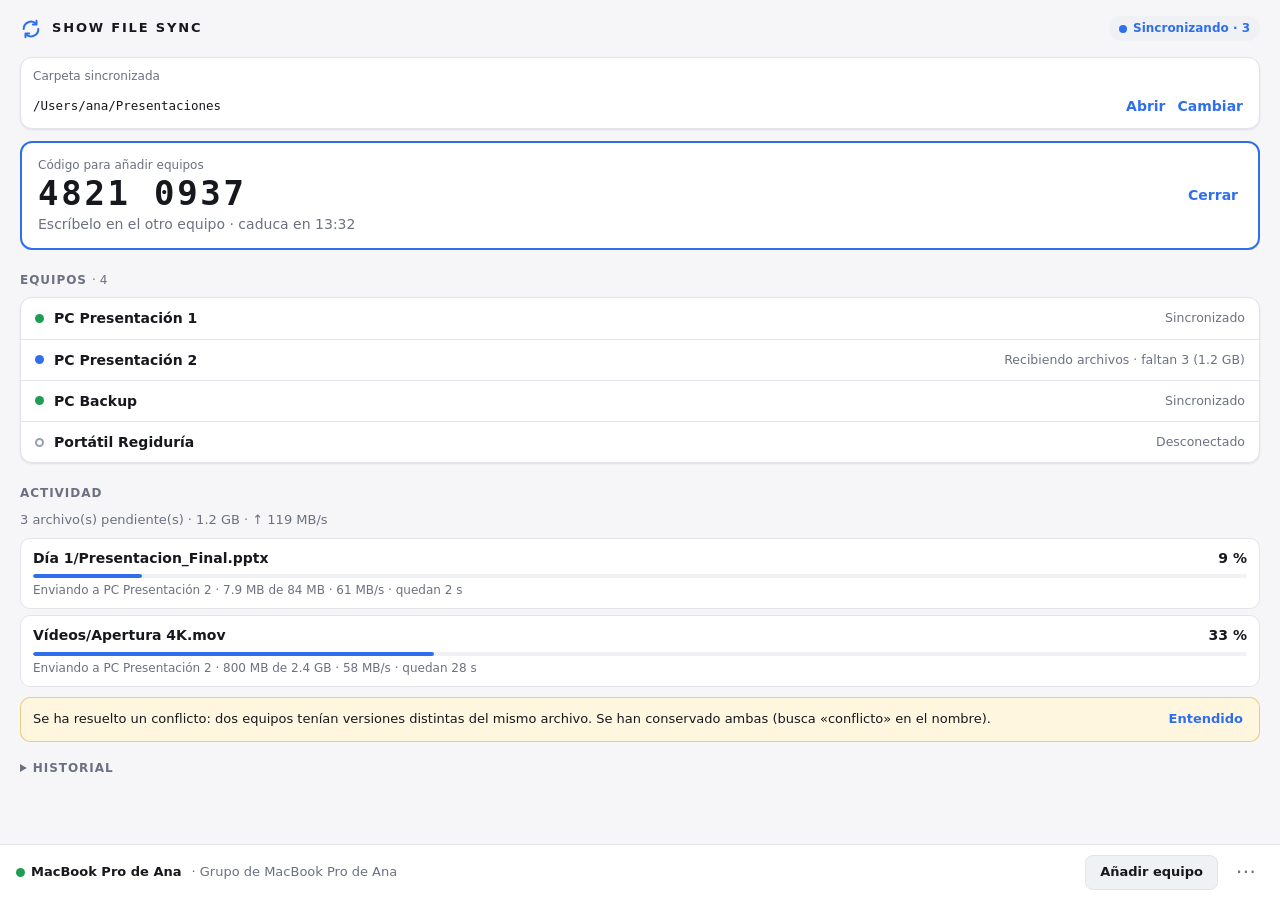
==== app/ui/index.html @ 54219856 "Show File Sync 0.1.0: primera versión funcional Motor de sincronización propio en Rust (sfs-core), a" ====
<!doctype html>
<html lang="es">
<head>
  <meta charset="utf-8" />
  <meta name="viewport" content="width=device-width, initial-scale=1" />
  <title>Show File Sync</title>
  <link rel="stylesheet" href="style.css" />
</head>
<body>
  <header class="top">
    <div class="brand">
      <svg class="logo" viewBox="0 0 24 24" aria-hidden="true"><path d="M20 12a8 8 0 0 1-13.7 5.6M4 12a8 8 0 0 1 13.7-5.6" /><path d="M18 3v4h-4M6 21v-4h4" /></svg>
      <span>SHOW FILE SYNC</span>
    </div>
    <div id="overall" class="pill" hidden></div>
  </header>

  <main>
    <!-- Paso 1: carpeta -->
    <section id="screen-folder" class="screen" hidden>
      <div class="hero">
        <h1>Elige la carpeta que quieres sincronizar</h1>
        <p>Todo lo que pongas en ella aparecerá en los demás equipos del grupo. Cada equipo usa su propia carpeta local.</p>
        <button class="primary big" data-action="choose-folder">Elegir carpeta…</button>
        <p class="error" id="folder-error" hidden></p>
      </div>
    </section>

    <!-- Paso 2: grupo -->
    <section id="screen-group" class="screen" hidden>
      <div class="folder-line"><span class="label">Carpeta</span><code class="path" data-bind="folder"></code><button class="link" data-action="choose-folder">Cambiar</button></div>
      <div class="cards">
        <div class="card">
          <h2>¿Es el primer equipo?</h2>
          <p>Crea un grupo. Verás un código para introducir en los demás equipos.</p>
          <button class="primary" data-action="create-group">Crear grupo nuevo</button>
        </div>
        <div class="card">
          <h2>Unirse a un grupo</h2>
          <p>Escribe el código que muestra uno de los equipos del grupo.</p>
          <div id="open-groups"></div>
          <form id="join-form" autocomplete="off">
            <input id="code" class="code-input" inputmode="numeric" placeholder="0000 0000" maxlength="9" aria-label="Código de 8 cifras" />
            <button class="primary" type="submit" id="join-btn">Unirse</button>
          </form>
          <p class="error" id="join-error" hidden></p>
        </div>
      </div>
      <p class="hint" data-bind="networkWarning" hidden></p>
    </section>

    <!-- Pantalla principal -->
    <section id="screen-main" class="screen" hidden>
      <div class="banner warn" id="net-warning" hidden></div>
      <div class="banner error" id="folder-banner" hidden></div>

      <div class="folder-line">
        <span class="label">Carpeta sincronizada</span>
        <code class="path" data-bind="folder"></code>
        <span class="actions"><button class="link" data-action="open-folder">Abrir</button><button class="link" data-action="choose-folder">Cambiar</button></span>
      </div>

      <div class="pairing" id="pairing" hidden>
        <div>
          <div class="label">Código para añadir equipos</div>
          <div class="code" id="pair-code"></div>
          <div class="muted" id="pair-expiry"></div>
        </div>
        <button class="link" data-action="close-pairing">Cerrar</button>
      </div>

      <h3>Equipos <span class="count" id="dev-count"></span></h3>
      <ul class="devices" id="devices"></ul>
      <p class="empty" id="no-devices" hidden>Todavía no hay otros equipos. Pulsa «Añadir equipo» y escribe el código en el otro ordenador.</p>

      <h3>Actividad</h3>
      <div class="summary" id="summary"></div>
      <ul class="transfers" id="transfers"></ul>

      <div class="banner conflict" id="conflicts" hidden>
        <span id="conflict-text"></span>
        <button class="link" data-action="ack-conflicts">Entendido</button>
      </div>
      <ul class="errors" id="errors"></ul>

      <details class="history">
        <summary>Historial</summary>
        <ul id="events"></ul>
      </details>
    </section>
  </main>

  <footer class="bottom" id="footer" hidden>
    <span class="me"><span class="dot synced"></span><span data-bind="deviceName"></span></span>
    <span class="group muted" data-bind="groupName"></span>
    <span class="spacer"></span>
    <button class="secondary" data-action="add-device">Añadir equipo</button>
    <div class="menu">
      <button class="icon" id="menu-btn" aria-label="Más opciones">⋯</button>
      <div class="menu-pop" id="menu" hidden>
        <button data-action="rename">Cambiar nombre de este equipo</button>
        <button data-action="leave" class="danger">Salir del grupo</button>
      </div>
    </div>
  </footer>

  <dialog id="dialog">
    <form method="dialog">
      <p id="dialog-text"></p>
      <input id="dialog-input" hidden />
      <menu><button value="cancel" class="secondary">Cancelar</button><button value="ok" class="primary" id="dialog-ok">Aceptar</button></menu>
    </form>
  </dialog>

  <script src="app.js"></script>
</body>
</html>
---- app/ui/style.css ----
:root {
  --bg: #f6f6f8;
  --surface: #ffffff;
  --surface-2: #f0f1f4;
  --text: #16181d;
  --muted: #6b7180;
  --border: #e2e4ea;
  --accent: #2f6fed;
  --accent-text: #ffffff;
  --green: #1f9d55;
  --blue: #2f6fed;
  --gray: #9aa0ac;
  --amber: #c98a00;
  --red: #d64545;
  --amber-bg: #fff6e0;
  --red-bg: #fdecec;
  --radius: 12px;
  --shadow: 0 1px 2px rgba(16, 24, 40, 0.06), 0 1px 3px rgba(16, 24, 40, 0.04);
  color-scheme: light dark;
}

@media (prefers-color-scheme: dark) {
  :root {
    --bg: #15171c;
    --surface: #1d2027;
    --surface-2: #252932;
    --text: #eceef3;
    --muted: #9198a6;
    --border: #2e333d;
    --accent: #4d86ff;
    --green: #39c172;
    --blue: #5b93ff;
    --gray: #6f7684;
    --amber: #f0b429;
    --red: #f07070;
    --amber-bg: #3a2f12;
    --red-bg: #3d1d1d;
    --shadow: none;
  }
}

* { box-sizing: border-box; }
[hidden] { display: none !important; }
html, body { margin: 0; height: 100%; }
body {
  font: 14px/1.45 -apple-system, BlinkMacSystemFont, "Segoe UI Variable", "Segoe UI", system-ui, sans-serif;
  background: var(--bg);
  color: var(--text);
  display: flex;
  flex-direction: column;
  -webkit-user-select: none;
  user-select: none;
  cursor: default;
}

.top {
  display: flex; align-items: center; justify-content: space-between;
  padding: 16px 20px 8px;
}
.brand { display: flex; align-items: center; gap: 10px; font-weight: 700; letter-spacing: 0.14em; font-size: 13px; }
.logo { width: 22px; height: 22px; fill: none; stroke: var(--accent); stroke-width: 2.2; stroke-linecap: round; stroke-linejoin: round; }

main { flex: 1; overflow-y: auto; padding: 8px 20px 20px; }
.screen[hidden] { display: none; }

h1 { font-size: 22px; margin: 0 0 8px; font-weight: 650; }
h2 { font-size: 16px; margin: 0 0 6px; font-weight: 650; }
h3 { font-size: 12px; text-transform: uppercase; letter-spacing: 0.08em; color: var(--muted); margin: 22px 0 8px; font-weight: 600; }
p { margin: 0 0 12px; }
.muted { color: var(--muted); }
code { font-family: ui-monospace, "SF Mono", Menlo, Consolas, monospace; font-size: 12.5px; }

.hero { text-align: center; padding: 60px 12px; max-width: 420px; margin: 0 auto; }
.hero p { color: var(--muted); }

button { font: inherit; border: 0; cursor: pointer; border-radius: 8px; }
button.primary { background: var(--accent); color: var(--accent-text); padding: 8px 16px; font-weight: 600; }
button.primary:hover { filter: brightness(1.06); }
button.primary:disabled { opacity: 0.55; cursor: default; }
button.primary.big { padding: 12px 22px; font-size: 15px; margin-top: 8px; }
button.secondary { background: var(--surface-2); color: var(--text); padding: 7px 14px; font-weight: 550; border: 1px solid var(--border); }
button.link { background: none; color: var(--accent); padding: 2px 4px; font-weight: 550; }
button.icon { background: none; color: var(--muted); font-size: 20px; padding: 0 8px; line-height: 1; }

.pill { font-size: 12px; font-weight: 600; padding: 4px 10px; border-radius: 999px; background: var(--surface-2); color: var(--muted); display: inline-flex; gap: 6px; align-items: center; }
.pill::before { content: ""; width: 8px; height: 8px; border-radius: 50%; background: currentColor; }
.pill.synced { color: var(--green); }
.pill.syncing { color: var(--blue); }
.pill.conflict { color: var(--amber); }
.pill.error { color: var(--red); }
.pill.alone, .pill.noGroup, .pill.noFolder { color: var(--muted); }

.folder-line {
  display: flex; align-items: center; gap: 8px; flex-wrap: wrap;
  background: var(--surface); border: 1px solid var(--border); border-radius: var(--radius);
  padding: 10px 12px; box-shadow: var(--shadow);
}
.folder-line .label { color: var(--muted); font-size: 12px; width: 100%; }
.folder-line .path { flex: 1; min-width: 0; overflow: hidden; text-overflow: ellipsis; white-space: nowrap; -webkit-user-select: text; user-select: text; }
.folder-line .actions { display: flex; gap: 4px; }

.cards { display: grid; gap: 12px; margin-top: 16px; }
.card { background: var(--surface); border: 1px solid var(--border); border-radius: var(--radius); padding: 18px; box-shadow: var(--shadow); }
.card p { color: var(--muted); }
#join-form { display: flex; gap: 8px; }
.code-input {
  flex: 1; min-width: 0; font: 600 20px/1 ui-monospace, "SF Mono", Menlo, Consolas, monospace; letter-spacing: 0.12em;
  padding: 9px 12px; border-radius: 8px; border: 1px solid var(--border); background: var(--bg); color: var(--text); text-align: center;
}
.code-input:focus { outline: 2px solid var(--accent); outline-offset: -1px; }
#open-groups label { display: flex; gap: 8px; align-items: center; padding: 6px 0; }
.error { color: var(--red); font-size: 13px; margin-top: 10px; }
.hint { color: var(--muted); font-size: 13px; margin-top: 14px; }

.pairing {
  display: flex; justify-content: space-between; align-items: center; margin-top: 12px;
  background: var(--surface); border: 2px solid var(--accent); border-radius: var(--radius); padding: 14px 16px;
}
.pairing .label { font-size: 12px; color: var(--muted); }
.pairing .code { font: 700 34px/1.15 ui-monospace, "SF Mono", Menlo, Consolas, monospace; letter-spacing: 0.08em; -webkit-user-select: text; user-select: text; }

.count { color: var(--muted); font-weight: 500; letter-spacing: 0; }
.devices, .transfers, .errors, #events { list-style: none; margin: 0; padding: 0; }
.devices { background: var(--surface); border: 1px solid var(--border); border-radius: var(--radius); box-shadow: var(--shadow); overflow: hidden; }
.devices li { display: flex; align-items: center; gap: 10px; padding: 10px 14px; border-top: 1px solid var(--border); }
.devices li:first-child { border-top: 0; }
.devices .name { font-weight: 600; flex: 1; min-width: 0; overflow: hidden; text-overflow: ellipsis; white-space: nowrap; }
.devices .detail { color: var(--muted); font-size: 12.5px; text-align: right; max-width: 60%; }
.devices li.error .detail { color: var(--red); }
.devices li.conflict .detail { color: var(--amber); }
.dot { width: 9px; height: 9px; border-radius: 50%; flex: none; background: var(--gray); }
.dot.synced { background: var(--green); }
.dot.syncing, .dot.receiving { background: var(--blue); animation: pulse 1.4s ease-in-out infinite; }
.dot.connecting { background: var(--gray); animation: pulse 1.4s ease-in-out infinite; }
.dot.offline { background: transparent; border: 2px solid var(--gray); }
.dot.conflict { background: var(--amber); }
.dot.error { background: var(--red); }
@keyframes pulse { 50% { opacity: 0.35; } }

.empty { color: var(--muted); font-size: 13px; padding: 4px 2px; }
.summary { color: var(--muted); font-size: 13px; margin-bottom: 8px; }
.transfers li { background: var(--surface); border: 1px solid var(--border); border-radius: 10px; padding: 9px 12px; margin-bottom: 6px; }
.transfers .row { display: flex; gap: 8px; align-items: baseline; }
.transfers .file { flex: 1; min-width: 0; overflow: hidden; text-overflow: ellipsis; white-space: nowrap; font-weight: 550; }
.transfers .pct { font-variant-numeric: tabular-nums; font-weight: 600; }
.transfers .sub { color: var(--muted); font-size: 12px; font-variant-numeric: tabular-nums; }
.bar { height: 4px; background: var(--surface-2); border-radius: 2px; margin: 6px 0 4px; overflow: hidden; }
.bar > i { display: block; height: 100%; background: var(--accent); border-radius: 2px; transition: width 0.4s ease; }

.banner { border-radius: 10px; padding: 10px 12px; margin: 0 0 12px; font-size: 13px; display: flex; gap: 10px; align-items: center; justify-content: space-between; }
.banner.warn, .banner.conflict { background: var(--amber-bg); color: var(--text); border: 1px solid color-mix(in srgb, var(--amber) 40%, transparent); }
.banner.conflict { margin-top: 10px; }
.banner.error { background: var(--red-bg); border: 1px solid color-mix(in srgb, var(--red) 40%, transparent); }
.errors li { font-size: 12.5px; color: var(--red); padding: 4px 2px; }
.errors li b { font-weight: 600; color: var(--text); }

.history { margin-top: 18px; }
.history summary { color: var(--muted); font-size: 12px; text-transform: uppercase; letter-spacing: 0.08em; font-weight: 600; cursor: pointer; }
#events li { font-size: 12.5px; padding: 4px 0; border-bottom: 1px solid var(--border); display: flex; gap: 10px; }
#events time { color: var(--muted); font-variant-numeric: tabular-nums; flex: none; }

.bottom {
  display: flex; align-items: center; gap: 10px; padding: 10px 16px;
  border-top: 1px solid var(--border); background: var(--surface); font-size: 13px;
}
.bottom[hidden] { display: none; }
.bottom .me { display: flex; gap: 6px; align-items: center; font-weight: 600; white-space: nowrap; min-width: 0; overflow: hidden; text-overflow: ellipsis; max-width: 45%; }
.bottom button { white-space: nowrap; flex: none; }
.bottom .group { overflow: hidden; text-overflow: ellipsis; white-space: nowrap; min-width: 0; flex: 1; }
.spacer { flex: 0; }
.menu { position: relative; }
.menu-pop {
  position: absolute; right: 0; bottom: 34px; background: var(--surface); border: 1px solid var(--border);
  border-radius: 10px; box-shadow: 0 8px 24px rgba(0, 0, 0, 0.18); padding: 6px; min-width: 240px; z-index: 5;
}
.menu-pop button { display: block; width: 100%; text-align: left; background: none; color: var(--text); padding: 8px 10px; }
.menu-pop button:hover { background: var(--surface-2); }
.menu-pop .danger { color: var(--red); }

dialog { border: 1px solid var(--border); border-radius: 14px; background: var(--surface); color: var(--text); padding: 18px; width: min(380px, 90vw); }
dialog::backdrop { background: rgba(0, 0, 0, 0.35); }
dialog menu { display: flex; justify-content: flex-end; gap: 8px; padding: 0; margin: 14px 0 0; }
dialog input { width: 100%; font: inherit; padding: 8px 10px; border-radius: 8px; border: 1px solid var(--border); background: var(--bg); color: var(--text); }

@media (min-width: 640px) {
  .cards { grid-template-columns: 1fr 1fr; }
}
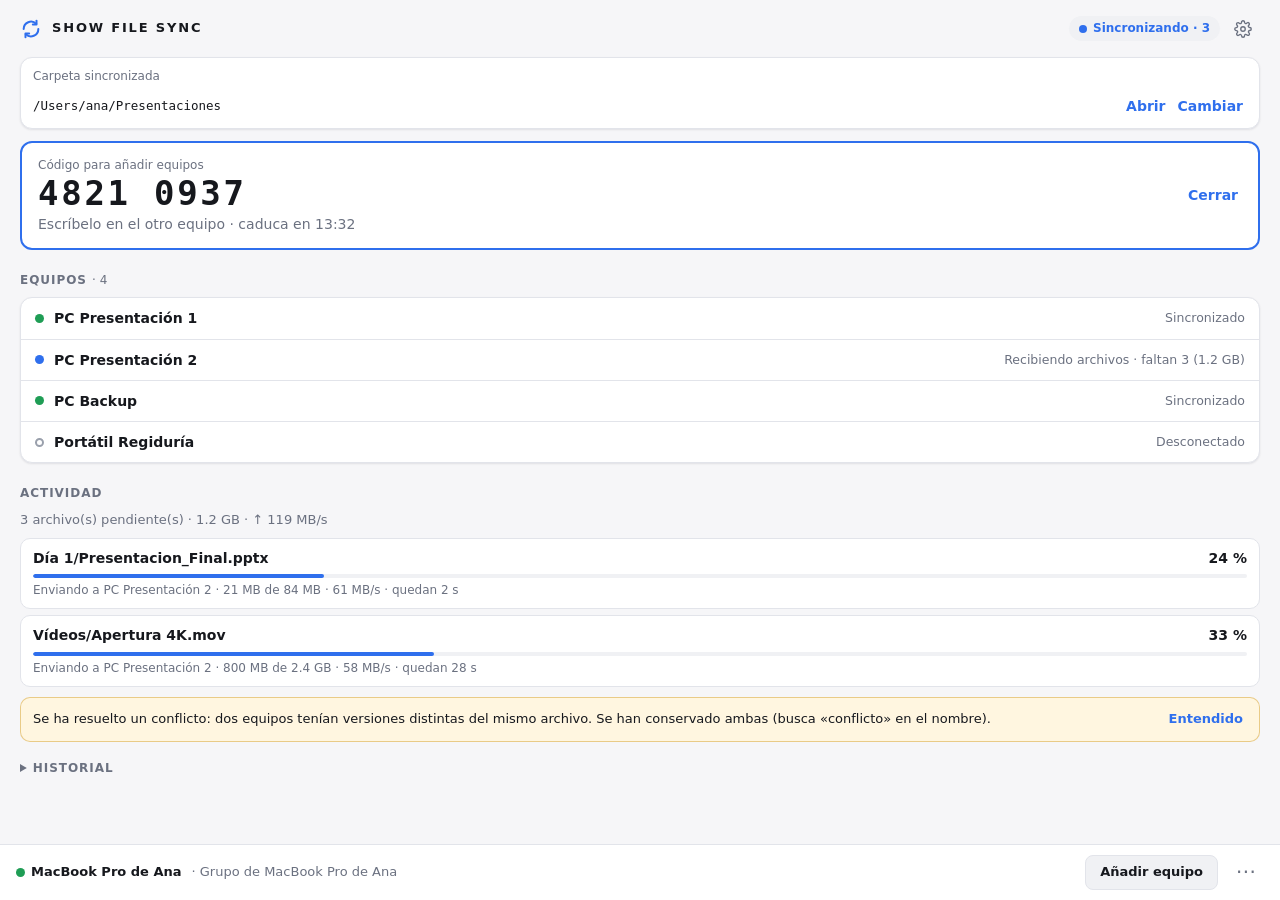
==== commit db7ad738: "Show File Sync 0.1.3: carpetas espejo, conexión fiable y diagnóstico - 0.1.1: corrige «No route to h" ====
--- a/app/ui/index.html
+++ b/app/ui/index.html
@@ -12,7 +12,12 @@
       <svg class="logo" viewBox="0 0 24 24" aria-hidden="true"><path d="M20 12a8 8 0 0 1-13.7 5.6M4 12a8 8 0 0 1 13.7-5.6" /><path d="M18 3v4h-4M6 21v-4h4" /></svg>
       <span>SHOW FILE SYNC</span>
     </div>
-    <div id="overall" class="pill" hidden></div>
+    <div class="top-right">
+      <div id="overall" class="pill" hidden></div>
+      <button class="icon gear" data-action="settings" aria-label="Ajustes" title="Ajustes">
+        <svg viewBox="0 0 24 24" aria-hidden="true"><circle cx="12" cy="12" r="3"/><path d="M19.4 15a1.7 1.7 0 0 0 .3 1.8l.1.1a2 2 0 1 1-2.8 2.8l-.1-.1a1.7 1.7 0 0 0-1.8-.3 1.7 1.7 0 0 0-1 1.5V21a2 2 0 1 1-4 0v-.1a1.7 1.7 0 0 0-1.1-1.5 1.7 1.7 0 0 0-1.8.3l-.1.1a2 2 0 1 1-2.8-2.8l.1-.1a1.7 1.7 0 0 0 .3-1.8 1.7 1.7 0 0 0-1.5-1H3a2 2 0 1 1 0-4h.1a1.7 1.7 0 0 0 1.5-1.1 1.7 1.7 0 0 0-.3-1.8l-.1-.1a2 2 0 1 1 2.8-2.8l.1.1a1.7 1.7 0 0 0 1.8.3H9a1.7 1.7 0 0 0 1-1.5V3a2 2 0 1 1 4 0v.1a1.7 1.7 0 0 0 1 1.5 1.7 1.7 0 0 0 1.8-.3l.1-.1a2 2 0 1 1 2.8 2.8l-.1.1a1.7 1.7 0 0 0-.3 1.8V9a1.7 1.7 0 0 0 1.5 1H21a2 2 0 1 1 0 4h-.1a1.7 1.7 0 0 0-1.5 1z"/></svg>
+      </button>
+    </div>
   </header>
 
   <main>
@@ -40,10 +45,25 @@
           <p>Escribe el código que muestra uno de los equipos del grupo.</p>
           <div id="open-groups"></div>
           <form id="join-form" autocomplete="off">
-            <input id="code" class="code-input" inputmode="numeric" placeholder="0000 0000" maxlength="9" aria-label="Código de 8 cifras" />
-            <button class="primary" type="submit" id="join-btn">Unirse</button>
+            <details class="manual" id="manual">
+              <summary>Conexión manual</summary>
+              <p class="muted small">Úsala si el grupo no aparece automáticamente. Escribe la dirección del equipo que muestra el código.</p>
+              <div class="manual-grid">
+                <label>Dirección IP o nombre del equipo
+                  <input id="m-host" placeholder="192.168.1.66 o PORTATIL-SALON" spellcheck="false" autocapitalize="off" />
+                </label>
+                <label>Puerto
+                  <input id="m-port" inputmode="numeric" placeholder="47800" maxlength="5" />
+                </label>
+              </div>
+              <label class="check"><input type="checkbox" id="m-remember" /> Recordar esta dirección para reconectar</label>
+            </details>
+            <div class="join-row">
+              <input id="code" class="code-input" inputmode="numeric" placeholder="0000 0000" maxlength="9" aria-label="Código de 8 cifras" />
+              <button class="primary" type="submit" id="join-btn">Unirse</button>
+            </div>
           </form>
-          <p class="error" id="join-error" hidden></p>
+          <div class="error" id="join-error" hidden></div>
         </div>
       </div>
       <p class="hint" data-bind="networkWarning" hidden></p>
@@ -98,11 +118,53 @@
     <div class="menu">
       <button class="icon" id="menu-btn" aria-label="Más opciones">⋯</button>
       <div class="menu-pop" id="menu" hidden>
+        <button data-action="settings">Ajustes y diagnóstico</button>
         <button data-action="rename">Cambiar nombre de este equipo</button>
         <button data-action="leave" class="danger">Salir del grupo</button>
       </div>
     </div>
   </footer>
+
+  <!-- Ajustes -->
+  <div class="sheet" id="settings" hidden>
+    <div class="sheet-head">
+      <h2>Ajustes</h2>
+      <div class="tabs" role="tablist">
+        <button role="tab" data-tab="general" class="active">General</button>
+        <button role="tab" data-tab="advanced">Avanzado</button>
+      </div>
+      <button class="link" data-action="close-settings">Cerrar</button>
+    </div>
+
+    <section class="tab" id="tab-general">
+      <div class="row-item"><div><b>Nombre de este equipo</b><div class="muted small" data-bind="deviceName"></div></div><button class="secondary" data-action="rename">Cambiar</button></div>
+      <div class="row-item"><div><b>Direcciones manuales guardadas</b><div class="muted small" id="remembered">Ninguna</div></div><button class="secondary" data-action="forget" id="forget-btn" hidden>Olvidar</button></div>
+      <div class="row-item" id="leave-row"><div><b>Grupo</b><div class="muted small" data-bind="groupName"></div></div><button class="secondary danger-text" data-action="leave">Salir del grupo</button></div>
+    </section>
+
+    <section class="tab" id="tab-advanced" hidden>
+      <h3 class="first">Diagnóstico</h3>
+      <p class="muted small">Registro de descubrimiento, conexiones, errores y sincronización. No incluye códigos de unión, claves ni el contenido de los archivos.</p>
+      <div class="log-tools">
+        <select id="log-level" aria-label="Nivel">
+          <option value="INFO">Información y superior</option>
+          <option value="WARN">Avisos y errores</option>
+          <option value="ERROR">Solo errores</option>
+          <option value="DEBUG">Todo (incluye depuración)</option>
+        </select>
+        <input id="log-query" type="search" placeholder="Filtrar…" spellcheck="false" />
+      </div>
+      <div class="log-tools">
+        <label class="check"><input type="checkbox" id="log-debug" /> Registro detallado (DEBUG)</label>
+        <span class="spacer-flex"></span>
+        <button class="secondary" data-action="copy-logs">Copiar</button>
+        <button class="secondary" data-action="export-logs">Exportar…</button>
+        <button class="secondary" data-action="open-logs">Carpeta</button>
+      </div>
+      <pre class="log" id="log" tabindex="0"></pre>
+      <p class="muted small" id="log-status"></p>
+    </section>
+  </div>
 
   <dialog id="dialog">
     <form method="dialog">
--- a/app/ui/style.css
+++ b/app/ui/style.css
@@ -185,3 +185,51 @@
 @media (min-width: 640px) {
   .cards { grid-template-columns: 1fr 1fr; }
 }
+
+/* --- Cabecera --- */
+.top-right { display: flex; align-items: center; gap: 6px; }
+.gear svg { width: 18px; height: 18px; fill: none; stroke: var(--muted); stroke-width: 1.8; stroke-linecap: round; stroke-linejoin: round; display: block; }
+.gear:hover svg { stroke: var(--text); }
+.small { font-size: 12.5px; }
+
+/* --- Conexión manual --- */
+#join-form { display: block; }
+.join-row { display: flex; gap: 8px; }
+.manual { margin: 0 0 12px; border: 1px solid var(--border); border-radius: 10px; padding: 8px 12px; background: var(--bg); }
+.manual summary { cursor: pointer; font-weight: 600; font-size: 13px; color: var(--muted); }
+.manual[open] summary { margin-bottom: 6px; }
+.manual-grid { display: grid; grid-template-columns: 1fr 92px; gap: 8px; }
+.manual-grid label, .sheet label { font-size: 12px; color: var(--muted); display: flex; flex-direction: column; gap: 4px; }
+.manual input, .log-tools input, .log-tools select {
+  font: inherit; font-size: 13px; padding: 7px 9px; border-radius: 8px; border: 1px solid var(--border); background: var(--surface); color: var(--text);
+}
+.manual input:focus, .log-tools input:focus { outline: 2px solid var(--accent); outline-offset: -1px; }
+label.check { flex-direction: row !important; align-items: center; gap: 6px; font-size: 12.5px; color: var(--text); margin-top: 8px; }
+.error { white-space: pre-wrap; -webkit-user-select: text; user-select: text; }
+.error .detail { display: block; color: var(--muted); font-size: 11.5px; margin-top: 6px; font-family: ui-monospace, "SF Mono", Menlo, Consolas, monospace; }
+.error .link { padding: 0; margin-top: 6px; font-size: 12.5px; }
+
+/* --- Ajustes --- */
+.sheet { position: fixed; inset: 0; background: var(--bg); z-index: 10; display: flex; flex-direction: column; }
+.sheet-head { display: flex; align-items: center; gap: 12px; padding: 14px 20px; border-bottom: 1px solid var(--border); background: var(--surface); }
+.sheet-head h2 { margin: 0; }
+.tabs { display: flex; gap: 2px; background: var(--surface-2); padding: 3px; border-radius: 9px; margin-right: auto; }
+.tabs button { background: none; color: var(--muted); padding: 4px 12px; font-size: 13px; font-weight: 600; border-radius: 7px; }
+.tabs button.active { background: var(--surface); color: var(--text); box-shadow: var(--shadow); }
+.tab { flex: 1; overflow: auto; padding: 16px 20px; display: flex; flex-direction: column; }
+h3.first { margin-top: 0; }
+.row-item { display: flex; align-items: center; justify-content: space-between; gap: 12px; padding: 12px 0; border-bottom: 1px solid var(--border); }
+.danger-text { color: var(--red) !important; }
+.log-tools { display: flex; gap: 8px; align-items: center; margin-bottom: 8px; flex-wrap: wrap; }
+.log-tools input[type=search] { flex: 1; min-width: 120px; }
+.log-tools label.check { margin-top: 0; }
+.spacer-flex { flex: 1; }
+.log {
+  flex: 1; min-height: 200px; margin: 0; overflow: auto; background: var(--surface); border: 1px solid var(--border); border-radius: 10px;
+  padding: 10px 12px; font: 11.5px/1.5 ui-monospace, "SF Mono", Menlo, Consolas, monospace; white-space: pre-wrap; word-break: break-word;
+  -webkit-user-select: text; user-select: text;
+}
+.log .l-ERROR { color: var(--red); }
+.log .l-WARN { color: var(--amber); }
+.log .l-DEBUG { color: var(--muted); }
+.log time { color: var(--muted); }
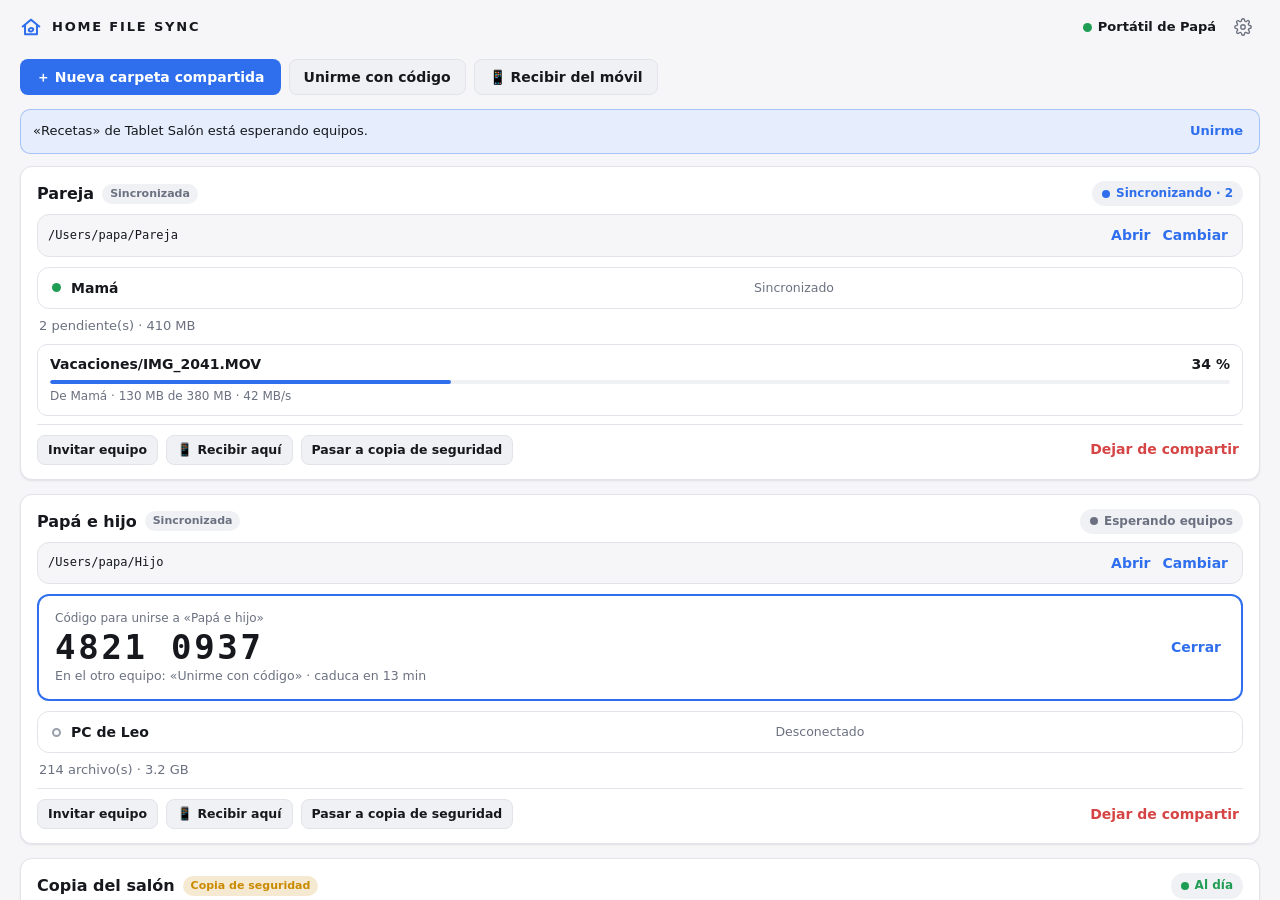
==== commit 623adc73: "Home File Sync 0.2.0: uso doméstico con varias carpetas compartidas - Varias carpetas compartidas po" ====
--- a/app/ui/index.html
+++ b/app/ui/index.html
@@ -3,17 +3,17 @@
 <head>
   <meta charset="utf-8" />
   <meta name="viewport" content="width=device-width, initial-scale=1" />
-  <title>Show File Sync</title>
+  <title>Home File Sync</title>
   <link rel="stylesheet" href="style.css" />
 </head>
 <body>
   <header class="top">
     <div class="brand">
-      <svg class="logo" viewBox="0 0 24 24" aria-hidden="true"><path d="M20 12a8 8 0 0 1-13.7 5.6M4 12a8 8 0 0 1 13.7-5.6" /><path d="M18 3v4h-4M6 21v-4h4" /></svg>
-      <span>SHOW FILE SYNC</span>
+      <svg class="logo" viewBox="0 0 24 24" aria-hidden="true"><path d="M3 11.5 12 4l9 7.5" /><path d="M5.5 9.8V20h13V9.8" /><path d="M9.5 15.5a2.8 2.8 0 0 1 4.8-1.6M14.5 14.5a2.8 2.8 0 0 1-4.8 1.6" /></svg>
+      <span>HOME FILE SYNC</span>
     </div>
     <div class="top-right">
-      <div id="overall" class="pill" hidden></div>
+      <button class="me-name link" data-action="rename-me" title="Cambiar el nombre de este equipo"><span class="dot synced"></span><span data-bind="deviceName"></span></button>
       <button class="icon gear" data-action="settings" aria-label="Ajustes" title="Ajustes">
         <svg viewBox="0 0 24 24" aria-hidden="true"><circle cx="12" cy="12" r="3"/><path d="M19.4 15a1.7 1.7 0 0 0 .3 1.8l.1.1a2 2 0 1 1-2.8 2.8l-.1-.1a1.7 1.7 0 0 0-1.8-.3 1.7 1.7 0 0 0-1 1.5V21a2 2 0 1 1-4 0v-.1a1.7 1.7 0 0 0-1.1-1.5 1.7 1.7 0 0 0-1.8.3l-.1.1a2 2 0 1 1-2.8-2.8l.1-.1a1.7 1.7 0 0 0 .3-1.8 1.7 1.7 0 0 0-1.5-1H3a2 2 0 1 1 0-4h.1a1.7 1.7 0 0 0 1.5-1.1 1.7 1.7 0 0 0-.3-1.8l-.1-.1a2 2 0 1 1 2.8-2.8l.1.1a1.7 1.7 0 0 0 1.8.3H9a1.7 1.7 0 0 0 1-1.5V3a2 2 0 1 1 4 0v.1a1.7 1.7 0 0 0 1 1.5 1.7 1.7 0 0 0 1.8-.3l.1-.1a2 2 0 1 1 2.8 2.8l-.1.1a1.7 1.7 0 0 0-.3 1.8V9a1.7 1.7 0 0 0 1.5 1H21a2 2 0 1 1 0 4h-.1a1.7 1.7 0 0 0-1.5 1z"/></svg>
       </button>
@@ -21,109 +21,81 @@
   </header>
 
   <main>
-    <!-- Paso 1: carpeta -->
-    <section id="screen-folder" class="screen" hidden>
-      <div class="hero">
-        <h1>Elige la carpeta que quieres sincronizar</h1>
-        <p>Todo lo que pongas en ella aparecerá en los demás equipos del grupo. Cada equipo usa su propia carpeta local.</p>
-        <button class="primary big" data-action="choose-folder">Elegir carpeta…</button>
-        <p class="error" id="folder-error" hidden></p>
-      </div>
+    <div class="actions">
+      <button class="primary" data-action="new-share">＋ Nueva carpeta compartida</button>
+      <button class="secondary" data-action="join">Unirme con código</button>
+      <button class="secondary" data-action="receive">📱 Recibir del móvil</button>
+    </div>
+
+    <div class="banner invite" id="invites" hidden></div>
+    <div class="banner warn" id="net-warning" hidden></div>
+
+    <section id="empty" class="hero" hidden>
+      <h1>Comparte carpetas entre los ordenadores de casa</h1>
+      <p>Crea una carpeta compartida y únete a ella desde los otros equipos con un código. Cada carpeta tiene sus propios miembros: puedes tener una con tu pareja, otra con tus hijos y una copia de seguridad en el ordenador del salón.</p>
     </section>
 
-    <!-- Paso 2: grupo -->
-    <section id="screen-group" class="screen" hidden>
-      <div class="folder-line"><span class="label">Carpeta</span><code class="path" data-bind="folder"></code><button class="link" data-action="choose-folder">Cambiar</button></div>
-      <div class="cards">
-        <div class="card">
-          <h2>¿Es el primer equipo?</h2>
-          <p>Crea un grupo. Verás un código para introducir en los demás equipos.</p>
-          <button class="primary" data-action="create-group">Crear grupo nuevo</button>
+    <div id="shares"></div>
+  </main>
+
+  <!-- Nueva carpeta compartida -->
+  <div class="sheet" id="sheet-new" hidden>
+    <div class="sheet-head"><h2>Nueva carpeta compartida</h2><button class="link" data-close>Cancelar</button></div>
+    <form class="tab form" id="form-new" autocomplete="off">
+      <label>Nombre (lo verán los demás al unirse)<input id="new-name" placeholder="Fotos de la familia" maxlength="60" /></label>
+      <div class="field"><span class="label">Carpeta de este equipo</span><div class="pick"><code id="new-folder">Sin elegir</code><button type="button" class="secondary" data-pick="new-folder">Elegir…</button></div></div>
+      <fieldset class="modes">
+        <label class="mode"><input type="radio" name="new-mode" value="sync" checked /><b>Sincronizada</b><span>Lo que cambie en cualquier equipo se replica en todos: es como una sola carpeta.</span></label>
+        <label class="mode"><input type="radio" name="new-mode" value="backup" /><b>Copia de seguridad</b><span>Este equipo solo recibe. Lo que se borre en los demás se conserva aquí.</span></label>
+      </fieldset>
+      <div class="error" id="new-error" hidden></div>
+      <div class="form-actions"><button class="primary" type="submit">Crear y mostrar código</button></div>
+    </form>
+  </div>
+
+  <!-- Unirse -->
+  <div class="sheet" id="sheet-join" hidden>
+    <div class="sheet-head"><h2>Unirme a una carpeta compartida</h2><button class="link" data-close>Cancelar</button></div>
+    <form class="tab form" id="form-join" autocomplete="off">
+      <div class="field"><span class="label">Carpetas esperando equipos en tu red</span><div id="join-invites"></div></div>
+      <label>Código que muestra el otro equipo<input id="join-code" class="code-input" inputmode="numeric" placeholder="0000 0000" maxlength="9" /></label>
+      <div class="field"><span class="label">Dónde guardarla en este equipo</span><div class="pick"><code id="join-folder">Sin elegir</code><button type="button" class="secondary" data-pick="join-folder">Elegir…</button></div></div>
+      <fieldset class="modes">
+        <label class="mode"><input type="radio" name="join-mode" value="sync" checked /><b>Sincronizada</b><span>Como una sola carpeta en todos los equipos.</span></label>
+        <label class="mode"><input type="radio" name="join-mode" value="backup" /><b>Copia de seguridad</b><span>Solo recibir; conservar lo que se borre en los demás.</span></label>
+      </fieldset>
+      <details class="manual" id="manual">
+        <summary>Conexión manual</summary>
+        <p class="muted small">Solo si la carpeta no aparece arriba: escribe la dirección del equipo que muestra el código.</p>
+        <div class="manual-grid">
+          <label>Dirección IP o nombre<input id="m-host" placeholder="192.168.1.20 o Portatil-Ana" spellcheck="false" autocapitalize="off" /></label>
+          <label>Puerto<input id="m-port" inputmode="numeric" placeholder="47820" maxlength="5" /></label>
         </div>
-        <div class="card">
-          <h2>Unirse a un grupo</h2>
-          <p>Escribe el código que muestra uno de los equipos del grupo.</p>
-          <div id="open-groups"></div>
-          <form id="join-form" autocomplete="off">
-            <details class="manual" id="manual">
-              <summary>Conexión manual</summary>
-              <p class="muted small">Úsala si el grupo no aparece automáticamente. Escribe la dirección del equipo que muestra el código.</p>
-              <div class="manual-grid">
-                <label>Dirección IP o nombre del equipo
-                  <input id="m-host" placeholder="192.168.1.66 o PORTATIL-SALON" spellcheck="false" autocapitalize="off" />
-                </label>
-                <label>Puerto
-                  <input id="m-port" inputmode="numeric" placeholder="47800" maxlength="5" />
-                </label>
-              </div>
-              <label class="check"><input type="checkbox" id="m-remember" /> Recordar esta dirección para reconectar</label>
-            </details>
-            <div class="join-row">
-              <input id="code" class="code-input" inputmode="numeric" placeholder="0000 0000" maxlength="9" aria-label="Código de 8 cifras" />
-              <button class="primary" type="submit" id="join-btn">Unirse</button>
-            </div>
-          </form>
-          <div class="error" id="join-error" hidden></div>
+        <label class="check"><input type="checkbox" id="m-remember" /> Recordar esta dirección</label>
+      </details>
+      <div class="error" id="join-error" hidden></div>
+      <div class="form-actions"><button class="primary" type="submit" id="join-btn">Unirme</button></div>
+    </form>
+  </div>
+
+  <!-- Recibir del móvil -->
+  <div class="sheet" id="sheet-receive" hidden>
+    <div class="sheet-head"><h2>Recibir archivos</h2><button class="link" data-action="stop-receive">Cerrar</button></div>
+    <section class="tab receive">
+      <label>Guardar en<select id="rx-dest"></select></label>
+      <div class="qr-wrap">
+        <div class="qr" id="rx-qr"></div>
+        <div class="rx-text">
+          <p><b>Escanea el código con la cámara del móvil</b> o abre esta dirección en cualquier navegador de la misma red. No hace falta instalar nada.</p>
+          <code id="rx-url" class="selectable"></code>
+          <p class="muted small" id="rx-other"></p>
+          <p class="muted small" id="rx-expiry"></p>
         </div>
       </div>
-      <p class="hint" data-bind="networkWarning" hidden></p>
+      <h3>Recibido</h3>
+      <ul class="received" id="rx-list"><li class="muted">Todavía nada</li></ul>
     </section>
-
-    <!-- Pantalla principal -->
-    <section id="screen-main" class="screen" hidden>
-      <div class="banner warn" id="net-warning" hidden></div>
-      <div class="banner error" id="folder-banner" hidden></div>
-
-      <div class="folder-line">
-        <span class="label">Carpeta sincronizada</span>
-        <code class="path" data-bind="folder"></code>
-        <span class="actions"><button class="link" data-action="open-folder">Abrir</button><button class="link" data-action="choose-folder">Cambiar</button></span>
-      </div>
-
-      <div class="pairing" id="pairing" hidden>
-        <div>
-          <div class="label">Código para añadir equipos</div>
-          <div class="code" id="pair-code"></div>
-          <div class="muted" id="pair-expiry"></div>
-        </div>
-        <button class="link" data-action="close-pairing">Cerrar</button>
-      </div>
-
-      <h3>Equipos <span class="count" id="dev-count"></span></h3>
-      <ul class="devices" id="devices"></ul>
-      <p class="empty" id="no-devices" hidden>Todavía no hay otros equipos. Pulsa «Añadir equipo» y escribe el código en el otro ordenador.</p>
-
-      <h3>Actividad</h3>
-      <div class="summary" id="summary"></div>
-      <ul class="transfers" id="transfers"></ul>
-
-      <div class="banner conflict" id="conflicts" hidden>
-        <span id="conflict-text"></span>
-        <button class="link" data-action="ack-conflicts">Entendido</button>
-      </div>
-      <ul class="errors" id="errors"></ul>
-
-      <details class="history">
-        <summary>Historial</summary>
-        <ul id="events"></ul>
-      </details>
-    </section>
-  </main>
-
-  <footer class="bottom" id="footer" hidden>
-    <span class="me"><span class="dot synced"></span><span data-bind="deviceName"></span></span>
-    <span class="group muted" data-bind="groupName"></span>
-    <span class="spacer"></span>
-    <button class="secondary" data-action="add-device">Añadir equipo</button>
-    <div class="menu">
-      <button class="icon" id="menu-btn" aria-label="Más opciones">⋯</button>
-      <div class="menu-pop" id="menu" hidden>
-        <button data-action="settings">Ajustes y diagnóstico</button>
-        <button data-action="rename">Cambiar nombre de este equipo</button>
-        <button data-action="leave" class="danger">Salir del grupo</button>
-      </div>
-    </div>
-  </footer>
+  </div>
 
   <!-- Ajustes -->
   <div class="sheet" id="settings" hidden>
@@ -135,16 +107,13 @@
       </div>
       <button class="link" data-action="close-settings">Cerrar</button>
     </div>
-
     <section class="tab" id="tab-general">
-      <div class="row-item"><div><b>Nombre de este equipo</b><div class="muted small" data-bind="deviceName"></div></div><button class="secondary" data-action="rename">Cambiar</button></div>
-      <div class="row-item"><div><b>Direcciones manuales guardadas</b><div class="muted small" id="remembered">Ninguna</div></div><button class="secondary" data-action="forget" id="forget-btn" hidden>Olvidar</button></div>
-      <div class="row-item" id="leave-row"><div><b>Grupo</b><div class="muted small" data-bind="groupName"></div></div><button class="secondary danger-text" data-action="leave">Salir del grupo</button></div>
+      <div class="row-item"><div><b>Nombre de este equipo</b><div class="muted small" data-bind="deviceName"></div></div><button class="secondary" data-action="rename-me">Cambiar</button></div>
+      <p class="muted small">Para cambiar cómo ves a otro equipo, pulsa sobre su nombre en la lista de una carpeta. Ese nombre solo lo ves tú.</p>
     </section>
-
     <section class="tab" id="tab-advanced" hidden>
       <h3 class="first">Diagnóstico</h3>
-      <p class="muted small">Registro de descubrimiento, conexiones, errores y sincronización. No incluye códigos de unión, claves ni el contenido de los archivos.</p>
+      <p class="muted small">Registro de descubrimiento, conexiones, errores y sincronización. No incluye códigos, claves ni el contenido de los archivos.</p>
       <div class="log-tools">
         <select id="log-level" aria-label="Nivel">
           <option value="INFO">Información y superior</option>
--- a/app/ui/style.css
+++ b/app/ui/style.css
@@ -233,3 +233,54 @@
 .log .l-WARN { color: var(--amber); }
 .log .l-DEBUG { color: var(--muted); }
 .log time { color: var(--muted); }
+
+/* --- Home File Sync: varias carpetas --- */
+.me-name { display: inline-flex; align-items: center; gap: 6px; color: var(--text) !important; font-weight: 600; font-size: 13px; }
+.actions { display: flex; gap: 8px; flex-wrap: wrap; margin: 4px 0 14px; }
+.banner.invite { background: color-mix(in srgb, var(--accent) 12%, var(--surface)); border: 1px solid color-mix(in srgb, var(--accent) 35%, transparent); }
+.card { background: var(--surface); border: 1px solid var(--border); border-radius: var(--radius); box-shadow: var(--shadow); padding: 14px 16px; margin-bottom: 14px; }
+.share-head { display: flex; align-items: center; gap: 8px; margin-bottom: 8px; }
+.share-name { font-size: 16px; font-weight: 650; }
+.link-plain { background: none; border: 0; padding: 0; color: inherit; font: inherit; cursor: pointer; text-align: left; }
+.link-plain:hover { text-decoration: underline; text-decoration-color: var(--border); }
+.mode-tag { font-size: 11px; font-weight: 600; padding: 2px 8px; border-radius: 999px; background: var(--surface-2); color: var(--muted); }
+.mode-tag.backup { background: color-mix(in srgb, var(--amber) 18%, transparent); color: var(--amber); }
+.tag { font-size: 10.5px; font-weight: 600; padding: 1px 6px; border-radius: 6px; background: var(--surface-2); color: var(--muted); }
+.share .folder-line { box-shadow: none; background: var(--bg); padding: 8px 10px; margin-bottom: 10px; }
+.share .folder-line .path { font-size: 12px; }
+.actions-inline { display: flex; gap: 4px; }
+.share .devices { box-shadow: none; }
+.share .devices .name { font-weight: 600; flex: none; max-width: 45%; overflow: hidden; text-overflow: ellipsis; white-space: nowrap; }
+.share .devices .detail { flex: 1; }
+.empty-li { font-size: 13px; }
+.share .summary { margin: 8px 2px; }
+.share .pairing { margin: 0 0 10px; }
+.share-actions { display: flex; gap: 8px; flex-wrap: wrap; align-items: center; border-top: 1px solid var(--border); padding-top: 10px; margin-top: 8px; }
+.share-actions .secondary { font-size: 12.5px; padding: 5px 10px; }
+.form { gap: 14px; }
+.form label { font-size: 12.5px; color: var(--muted); display: flex; flex-direction: column; gap: 6px; }
+.form input:not([type=radio]):not([type=checkbox]) { font: inherit; font-size: 14px; padding: 8px 10px; border-radius: 8px; border: 1px solid var(--border); background: var(--surface); color: var(--text); }
+.form .code-input { font-size: 20px; text-align: left; }
+.field .label { font-size: 12.5px; color: var(--muted); display: block; margin-bottom: 6px; }
+.pick { display: flex; gap: 8px; align-items: center; background: var(--surface); border: 1px solid var(--border); border-radius: 8px; padding: 6px 6px 6px 10px; }
+.pick code { flex: 1; min-width: 0; overflow: hidden; text-overflow: ellipsis; white-space: nowrap; }
+.modes { border: 0; padding: 0; margin: 0; display: grid; gap: 8px; }
+.form label.mode { display: grid; grid-template-columns: auto 1fr; gap: 2px 10px; align-items: start; background: var(--surface); border: 1px solid var(--border); border-radius: 10px; padding: 10px 12px; color: var(--text); cursor: pointer; }
+.mode input { grid-row: span 2; margin-top: 3px; }
+.mode b { font-size: 14px; }
+.mode span { color: var(--muted); font-size: 12.5px; }
+.mode:has(input:checked) { border-color: var(--accent); }
+.invite-opt { flex-direction: row !important; align-items: center; gap: 8px !important; color: var(--text) !important; font-size: 14px !important; padding: 4px 0; }
+.form-actions { display: flex; justify-content: flex-end; }
+.receive label { font-size: 12.5px; color: var(--muted); display: flex; flex-direction: column; gap: 6px; max-width: 420px; }
+.receive select, .form select { font: inherit; font-size: 14px; padding: 7px 9px; border-radius: 8px; border: 1px solid var(--border); background: var(--surface); color: var(--text); }
+.qr-wrap { display: flex; gap: 20px; align-items: center; flex-wrap: wrap; margin: 18px 0 6px; }
+.qr { width: 220px; height: 220px; background: #fff; border-radius: 14px; padding: 10px; flex: none; }
+.qr svg { width: 100%; height: 100%; display: block; }
+.rx-text { flex: 1; min-width: 220px; }
+.rx-text p { color: var(--text); }
+.selectable { -webkit-user-select: text; user-select: text; word-break: break-all; }
+.received { list-style: none; padding: 0; margin: 0; }
+.received li { padding: 6px 0; border-bottom: 1px solid var(--border); font-size: 13px; }
+.share-head .share-name.link-plain { font-size: 16px; font-weight: 650; }
+.share .devices .name.link-plain { font-weight: 600; }
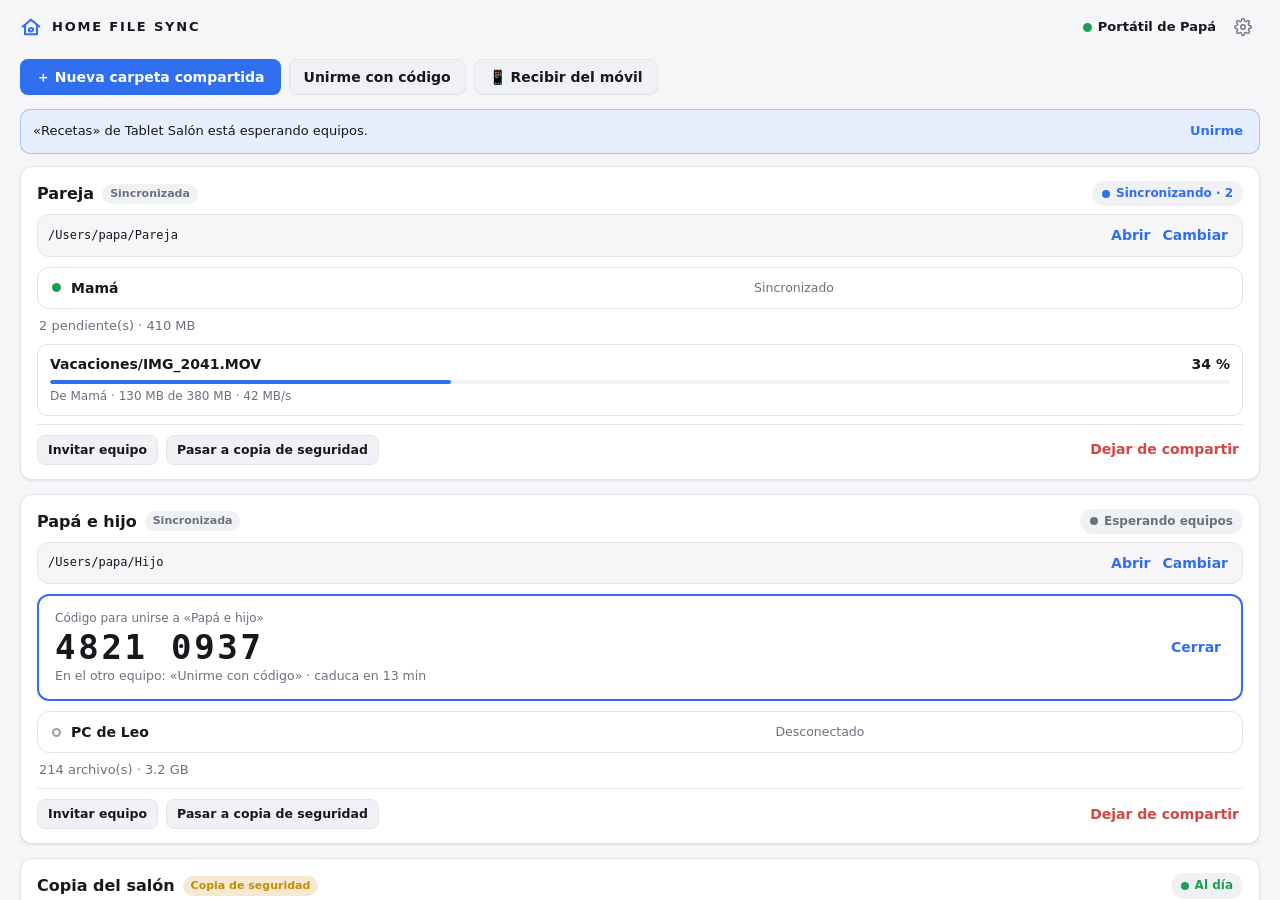
==== commit b230b6d0: "Home File Sync 0.3.0: conexiones por VPN (WireGuard) - Nuevo ajuste «Permitir conexiones por VPN» (d" ====
--- a/app/ui/index.html
+++ b/app/ui/index.html
@@ -110,6 +110,13 @@
     <section class="tab" id="tab-general">
       <div class="row-item"><div><b>Nombre de este equipo</b><div class="muted small" data-bind="deviceName"></div></div><button class="secondary" data-action="rename-me">Cambiar</button></div>
       <p class="muted small">Para cambiar cómo ves a otro equipo, pulsa sobre su nombre en la lista de una carpeta. Ese nombre solo lo ves tú.</p>
+
+      <h3>Fuera de casa (VPN)</h3>
+      <label class="check"><input type="checkbox" id="vpn-toggle" /> Permitir conexiones por VPN (WireGuard)</label>
+      <p class="muted small">Actívalo en los equipos que quieras usar fuera de casa a través de tu VPN. Si la VPN da acceso a la red de casa, el equipo vuelve a conectar solo con los demás, porque recuerda sus direcciones. La primera vez también puedes unirte con «Conexión manual», usando la dirección de casa y el puerto de la carpeta. Si está desactivado, este equipo solo atiende a la red local.</p>
+      <div class="net-info" id="net-info"></div>
+
+      <footer class="credits"><span id="app-version"></span> · David Redondo García · <span class="selectable">github.com/mentirosodiyei/home-file-sync</span></footer>
     </section>
     <section class="tab" id="tab-advanced" hidden>
       <h3 class="first">Diagnóstico</h3>
--- a/app/ui/style.css
+++ b/app/ui/style.css
@@ -284,3 +284,10 @@
 .received li { padding: 6px 0; border-bottom: 1px solid var(--border); font-size: 13px; }
 .share-head .share-name.link-plain { font-size: 16px; font-weight: 650; }
 .share .devices .name.link-plain { font-weight: 600; }
+
+/* --- Ajustes: VPN y créditos --- */
+.net-info { display: grid; grid-template-columns: 1fr 1fr; gap: 12px; margin-top: 8px; }
+.net-info ul.plain { list-style: none; padding: 0; margin: 6px 0 0; font-size: 12.5px; }
+.net-info ul.plain li { padding: 3px 0; }
+.credits { margin-top: auto; padding-top: 28px; font-size: 11px; color: var(--muted); opacity: 0.75; text-align: center; }
+@media (max-width: 520px) { .net-info { grid-template-columns: 1fr; } }
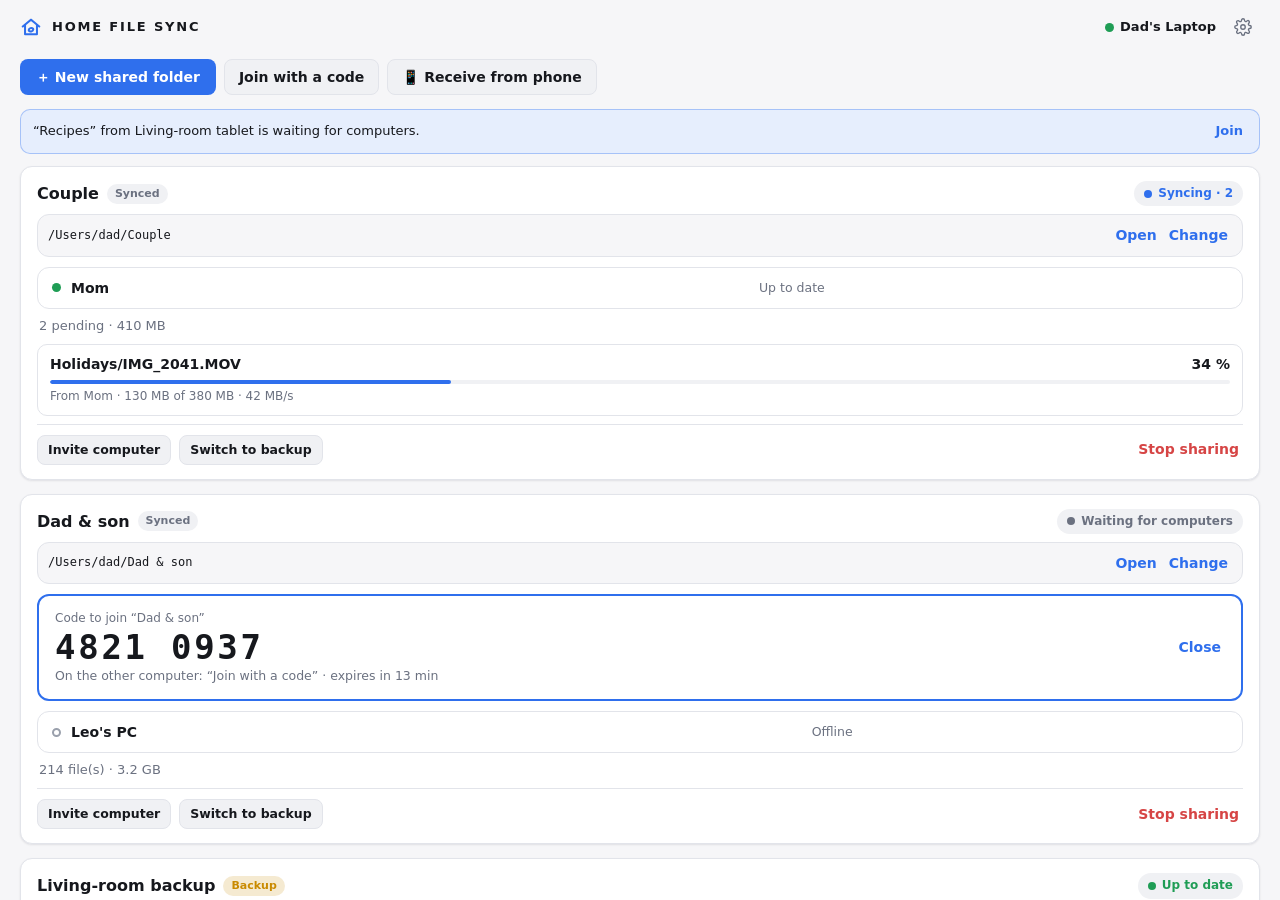
==== commit ab7b509b: "Home File Sync 0.3.1: català, castellano e inglés - La app usa el idioma del sistema: catalán, caste" ====
--- a/app/ui/index.html
+++ b/app/ui/index.html
@@ -13,8 +13,8 @@
       <span>HOME FILE SYNC</span>
     </div>
     <div class="top-right">
-      <button class="me-name link" data-action="rename-me" title="Cambiar el nombre de este equipo"><span class="dot synced"></span><span data-bind="deviceName"></span></button>
-      <button class="icon gear" data-action="settings" aria-label="Ajustes" title="Ajustes">
+      <button class="me-name link" data-action="rename-me" data-i18n-title="app.rename_me"><span class="dot synced"></span><span data-bind="deviceName"></span></button>
+      <button class="icon gear" data-action="settings" data-i18n-title="app.settings">
         <svg viewBox="0 0 24 24" aria-hidden="true"><circle cx="12" cy="12" r="3"/><path d="M19.4 15a1.7 1.7 0 0 0 .3 1.8l.1.1a2 2 0 1 1-2.8 2.8l-.1-.1a1.7 1.7 0 0 0-1.8-.3 1.7 1.7 0 0 0-1 1.5V21a2 2 0 1 1-4 0v-.1a1.7 1.7 0 0 0-1.1-1.5 1.7 1.7 0 0 0-1.8.3l-.1.1a2 2 0 1 1-2.8-2.8l.1-.1a1.7 1.7 0 0 0 .3-1.8 1.7 1.7 0 0 0-1.5-1H3a2 2 0 1 1 0-4h.1a1.7 1.7 0 0 0 1.5-1.1 1.7 1.7 0 0 0-.3-1.8l-.1-.1a2 2 0 1 1 2.8-2.8l.1.1a1.7 1.7 0 0 0 1.8.3H9a1.7 1.7 0 0 0 1-1.5V3a2 2 0 1 1 4 0v.1a1.7 1.7 0 0 0 1 1.5 1.7 1.7 0 0 0 1.8-.3l.1-.1a2 2 0 1 1 2.8 2.8l-.1.1a1.7 1.7 0 0 0-.3 1.8V9a1.7 1.7 0 0 0 1.5 1H21a2 2 0 1 1 0 4h-.1a1.7 1.7 0 0 0-1.5 1z"/></svg>
       </button>
     </div>
@@ -22,17 +22,17 @@
 
   <main>
     <div class="actions">
-      <button class="primary" data-action="new-share">＋ Nueva carpeta compartida</button>
-      <button class="secondary" data-action="join">Unirme con código</button>
-      <button class="secondary" data-action="receive">📱 Recibir del móvil</button>
+      <button class="primary" data-action="new-share" data-i18n="act.new"></button>
+      <button class="secondary" data-action="join" data-i18n="act.join"></button>
+      <button class="secondary" data-action="receive" data-i18n="act.receive"></button>
     </div>
 
     <div class="banner invite" id="invites" hidden></div>
     <div class="banner warn" id="net-warning" hidden></div>
 
     <section id="empty" class="hero" hidden>
-      <h1>Comparte carpetas entre los ordenadores de casa</h1>
-      <p>Crea una carpeta compartida y únete a ella desde los otros equipos con un código. Cada carpeta tiene sus propios miembros: puedes tener una con tu pareja, otra con tus hijos y una copia de seguridad en el ordenador del salón.</p>
+      <h1 data-i18n="empty.title"></h1>
+      <p data-i18n="empty.text"></p>
     </section>
 
     <div id="shares"></div>
@@ -40,102 +40,102 @@
 
   <!-- Nueva carpeta compartida -->
   <div class="sheet" id="sheet-new" hidden>
-    <div class="sheet-head"><h2>Nueva carpeta compartida</h2><button class="link" data-close>Cancelar</button></div>
+    <div class="sheet-head"><h2 data-i18n="new.title"></h2><button class="link" data-close data-i18n="cancel"></button></div>
     <form class="tab form" id="form-new" autocomplete="off">
-      <label>Nombre (lo verán los demás al unirse)<input id="new-name" placeholder="Fotos de la familia" maxlength="60" /></label>
-      <div class="field"><span class="label">Carpeta de este equipo</span><div class="pick"><code id="new-folder">Sin elegir</code><button type="button" class="secondary" data-pick="new-folder">Elegir…</button></div></div>
+      <label><span data-i18n="new.name"></span><input id="new-name" data-i18n-ph="new.name_ph" maxlength="60" /></label>
+      <div class="field"><span class="label" data-i18n="new.folder"></span><div class="pick"><code id="new-folder" data-i18n="not_chosen"></code><button type="button" class="secondary" data-pick="new-folder" data-i18n="choose"></button></div></div>
       <fieldset class="modes">
-        <label class="mode"><input type="radio" name="new-mode" value="sync" checked /><b>Sincronizada</b><span>Lo que cambie en cualquier equipo se replica en todos: es como una sola carpeta.</span></label>
-        <label class="mode"><input type="radio" name="new-mode" value="backup" /><b>Copia de seguridad</b><span>Este equipo solo recibe. Lo que se borre en los demás se conserva aquí.</span></label>
+        <label class="mode"><input type="radio" name="new-mode" value="sync" checked /><b data-i18n="mode.sync"></b><span data-i18n="mode.sync_new"></span></label>
+        <label class="mode"><input type="radio" name="new-mode" value="backup" /><b data-i18n="mode.backup"></b><span data-i18n="mode.backup_new"></span></label>
       </fieldset>
       <div class="error" id="new-error" hidden></div>
-      <div class="form-actions"><button class="primary" type="submit">Crear y mostrar código</button></div>
+      <div class="form-actions"><button class="primary" type="submit" data-i18n="new.create"></button></div>
     </form>
   </div>
 
   <!-- Unirse -->
   <div class="sheet" id="sheet-join" hidden>
-    <div class="sheet-head"><h2>Unirme a una carpeta compartida</h2><button class="link" data-close>Cancelar</button></div>
+    <div class="sheet-head"><h2 data-i18n="join.title"></h2><button class="link" data-close data-i18n="cancel"></button></div>
     <form class="tab form" id="form-join" autocomplete="off">
-      <div class="field"><span class="label">Carpetas esperando equipos en tu red</span><div id="join-invites"></div></div>
-      <label>Código que muestra el otro equipo<input id="join-code" class="code-input" inputmode="numeric" placeholder="0000 0000" maxlength="9" /></label>
-      <div class="field"><span class="label">Dónde guardarla en este equipo</span><div class="pick"><code id="join-folder">Sin elegir</code><button type="button" class="secondary" data-pick="join-folder">Elegir…</button></div></div>
+      <div class="field"><span class="label" data-i18n="join.invites"></span><div id="join-invites"></div></div>
+      <label><span data-i18n="join.code"></span><input id="join-code" class="code-input" inputmode="numeric" placeholder="0000 0000" maxlength="9" /></label>
+      <div class="field"><span class="label" data-i18n="join.folder"></span><div class="pick"><code id="join-folder" data-i18n="not_chosen"></code><button type="button" class="secondary" data-pick="join-folder" data-i18n="choose"></button></div></div>
       <fieldset class="modes">
-        <label class="mode"><input type="radio" name="join-mode" value="sync" checked /><b>Sincronizada</b><span>Como una sola carpeta en todos los equipos.</span></label>
-        <label class="mode"><input type="radio" name="join-mode" value="backup" /><b>Copia de seguridad</b><span>Solo recibir; conservar lo que se borre en los demás.</span></label>
+        <label class="mode"><input type="radio" name="join-mode" value="sync" checked /><b data-i18n="mode.sync"></b><span data-i18n="mode.sync_join"></span></label>
+        <label class="mode"><input type="radio" name="join-mode" value="backup" /><b data-i18n="mode.backup"></b><span data-i18n="mode.backup_join"></span></label>
       </fieldset>
       <details class="manual" id="manual">
-        <summary>Conexión manual</summary>
-        <p class="muted small">Solo si la carpeta no aparece arriba: escribe la dirección del equipo que muestra el código.</p>
+        <summary data-i18n="manual.title"></summary>
+        <p class="muted small" data-i18n="manual.help"></p>
         <div class="manual-grid">
-          <label>Dirección IP o nombre<input id="m-host" placeholder="192.168.1.20 o Portatil-Ana" spellcheck="false" autocapitalize="off" /></label>
-          <label>Puerto<input id="m-port" inputmode="numeric" placeholder="47820" maxlength="5" /></label>
+          <label><span data-i18n="manual.host"></span><input id="m-host" data-i18n-ph="manual.host_ph" spellcheck="false" autocapitalize="off" /></label>
+          <label><span data-i18n="manual.port"></span><input id="m-port" inputmode="numeric" placeholder="47820" maxlength="5" /></label>
         </div>
-        <label class="check"><input type="checkbox" id="m-remember" /> Recordar esta dirección</label>
+        <label class="check"><input type="checkbox" id="m-remember" /> <span data-i18n="manual.remember"></span></label>
       </details>
       <div class="error" id="join-error" hidden></div>
-      <div class="form-actions"><button class="primary" type="submit" id="join-btn">Unirme</button></div>
+      <div class="form-actions"><button class="primary" type="submit" id="join-btn" data-i18n="join.button"></button></div>
     </form>
   </div>
 
   <!-- Recibir del móvil -->
   <div class="sheet" id="sheet-receive" hidden>
-    <div class="sheet-head"><h2>Recibir archivos</h2><button class="link" data-action="stop-receive">Cerrar</button></div>
+    <div class="sheet-head"><h2 data-i18n="rx.title"></h2><button class="link" data-action="stop-receive" data-i18n="close"></button></div>
     <section class="tab receive">
-      <label>Guardar en<select id="rx-dest"></select></label>
+      <label><span data-i18n="rx.save_in"></span><select id="rx-dest"></select></label>
       <div class="qr-wrap">
         <div class="qr" id="rx-qr"></div>
         <div class="rx-text">
-          <p><b>Escanea el código con la cámara del móvil</b> o abre esta dirección en cualquier navegador de la misma red. No hace falta instalar nada.</p>
+          <p data-i18n-html="rx.help"></p>
           <code id="rx-url" class="selectable"></code>
           <p class="muted small" id="rx-other"></p>
           <p class="muted small" id="rx-expiry"></p>
         </div>
       </div>
-      <h3>Recibido</h3>
-      <ul class="received" id="rx-list"><li class="muted">Todavía nada</li></ul>
+      <h3 data-i18n="rx.received"></h3>
+      <ul class="received" id="rx-list"></ul>
     </section>
   </div>
 
   <!-- Ajustes -->
   <div class="sheet" id="settings" hidden>
     <div class="sheet-head">
-      <h2>Ajustes</h2>
+      <h2 data-i18n="set.title"></h2>
       <div class="tabs" role="tablist">
-        <button role="tab" data-tab="general" class="active">General</button>
-        <button role="tab" data-tab="advanced">Avanzado</button>
+        <button role="tab" data-tab="general" class="active" data-i18n="set.general"></button>
+        <button role="tab" data-tab="advanced" data-i18n="set.advanced"></button>
       </div>
-      <button class="link" data-action="close-settings">Cerrar</button>
+      <button class="link" data-action="close-settings" data-i18n="close"></button>
     </div>
     <section class="tab" id="tab-general">
-      <div class="row-item"><div><b>Nombre de este equipo</b><div class="muted small" data-bind="deviceName"></div></div><button class="secondary" data-action="rename-me">Cambiar</button></div>
-      <p class="muted small">Para cambiar cómo ves a otro equipo, pulsa sobre su nombre en la lista de una carpeta. Ese nombre solo lo ves tú.</p>
+      <div class="row-item"><div><b data-i18n="set.device_name"></b><div class="muted small" data-bind="deviceName"></div></div><button class="secondary" data-action="rename-me" data-i18n="set.change"></button></div>
+      <p class="muted small" data-i18n="set.alias_help"></p>
 
-      <h3>Fuera de casa (VPN)</h3>
-      <label class="check"><input type="checkbox" id="vpn-toggle" /> Permitir conexiones por VPN (WireGuard)</label>
-      <p class="muted small">Actívalo en los equipos que quieras usar fuera de casa a través de tu VPN. Si la VPN da acceso a la red de casa, el equipo vuelve a conectar solo con los demás, porque recuerda sus direcciones. La primera vez también puedes unirte con «Conexión manual», usando la dirección de casa y el puerto de la carpeta. Si está desactivado, este equipo solo atiende a la red local.</p>
+      <h3 data-i18n="set.vpn_title"></h3>
+      <label class="check"><input type="checkbox" id="vpn-toggle" /> <span data-i18n="set.vpn_toggle"></span></label>
+      <p class="muted small" data-i18n="set.vpn_help"></p>
       <div class="net-info" id="net-info"></div>
 
       <footer class="credits"><span id="app-version"></span> · David Redondo García · <span class="selectable">github.com/mentirosodiyei/home-file-sync</span></footer>
     </section>
     <section class="tab" id="tab-advanced" hidden>
-      <h3 class="first">Diagnóstico</h3>
-      <p class="muted small">Registro de descubrimiento, conexiones, errores y sincronización. No incluye códigos, claves ni el contenido de los archivos.</p>
+      <h3 class="first" data-i18n="diag.title"></h3>
+      <p class="muted small" data-i18n="diag.help"></p>
       <div class="log-tools">
-        <select id="log-level" aria-label="Nivel">
-          <option value="INFO">Información y superior</option>
-          <option value="WARN">Avisos y errores</option>
-          <option value="ERROR">Solo errores</option>
-          <option value="DEBUG">Todo (incluye depuración)</option>
+        <select id="log-level" data-i18n-title="diag.level">
+          <option value="INFO" data-i18n="diag.info"></option>
+          <option value="WARN" data-i18n="diag.warn"></option>
+          <option value="ERROR" data-i18n="diag.error"></option>
+          <option value="DEBUG" data-i18n="diag.debug"></option>
         </select>
-        <input id="log-query" type="search" placeholder="Filtrar…" spellcheck="false" />
+        <input id="log-query" type="search" data-i18n-ph="diag.filter" spellcheck="false" />
       </div>
       <div class="log-tools">
-        <label class="check"><input type="checkbox" id="log-debug" /> Registro detallado (DEBUG)</label>
+        <label class="check"><input type="checkbox" id="log-debug" /> <span data-i18n="diag.detailed"></span></label>
         <span class="spacer-flex"></span>
-        <button class="secondary" data-action="copy-logs">Copiar</button>
-        <button class="secondary" data-action="export-logs">Exportar…</button>
-        <button class="secondary" data-action="open-logs">Carpeta</button>
+        <button class="secondary" data-action="copy-logs" data-i18n="diag.copy"></button>
+        <button class="secondary" data-action="export-logs" data-i18n="diag.export"></button>
+        <button class="secondary" data-action="open-logs" data-i18n="diag.folder"></button>
       </div>
       <pre class="log" id="log" tabindex="0"></pre>
       <p class="muted small" id="log-status"></p>
@@ -146,10 +146,11 @@
     <form method="dialog">
       <p id="dialog-text"></p>
       <input id="dialog-input" hidden />
-      <menu><button value="cancel" class="secondary">Cancelar</button><button value="ok" class="primary" id="dialog-ok">Aceptar</button></menu>
+      <menu><button value="cancel" class="secondary" data-i18n="cancel"></button><button value="ok" class="primary" id="dialog-ok" data-i18n="accept"></button></menu>
     </form>
   </dialog>
 
+  <script src="i18n.js"></script>
   <script src="app.js"></script>
 </body>
 </html>
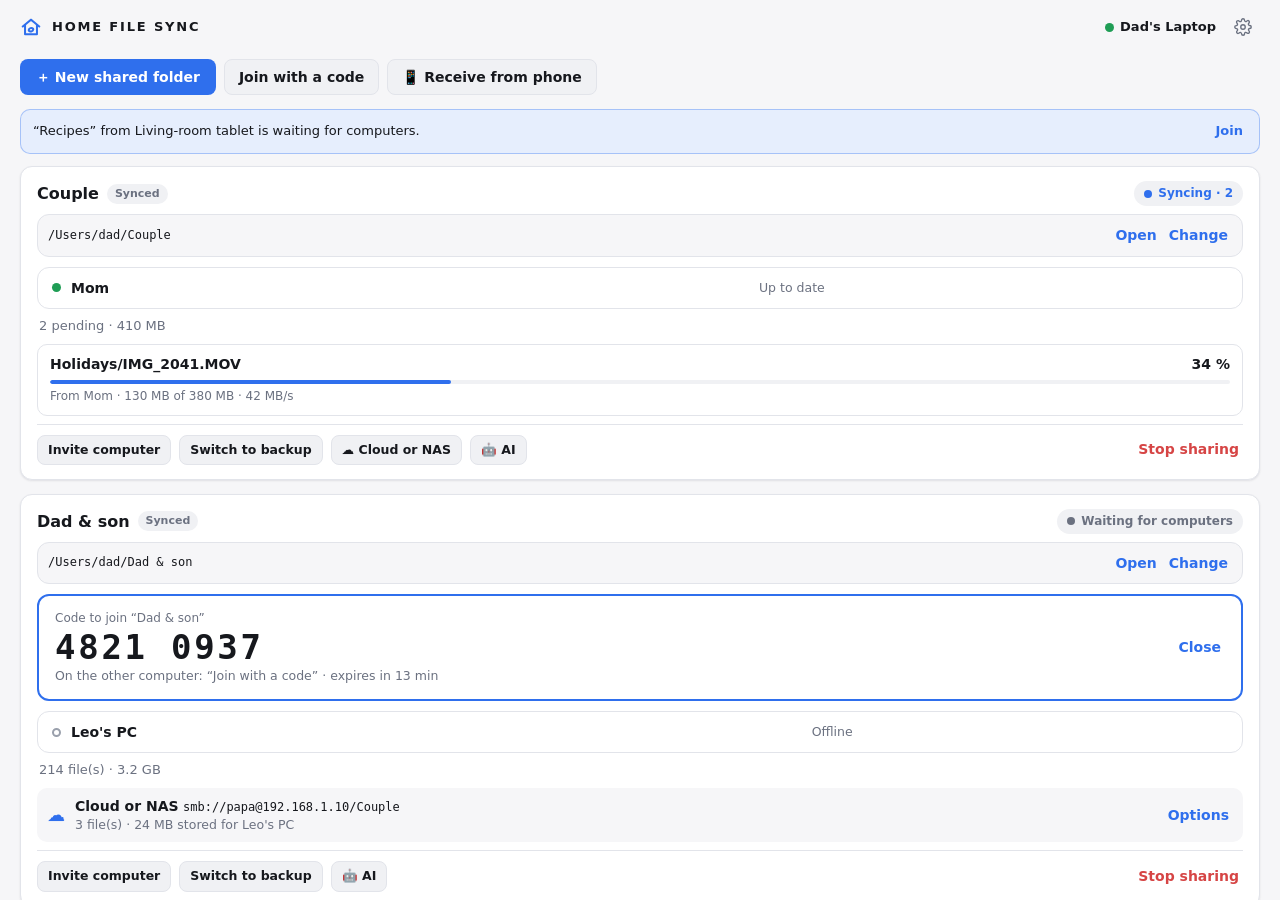
==== commit 084582ac: "Home File Sync 0.4.0: relevo en la nube o NAS e IA entre equipos Relevo por un servicio externo para" ====
--- a/app/ui/index.html
+++ b/app/ui/index.html
@@ -78,6 +78,109 @@
     </form>
   </div>
 
+  <!-- Nube o NAS (relevo) -->
+  <div class="sheet" id="sheet-relay" hidden>
+    <div class="sheet-head"><h2 data-i18n="relay.title"></h2><button class="link" data-close data-i18n="close"></button></div>
+    <div class="tab form">
+      <p class="muted" data-i18n="relay.help"></p>
+      <div class="relay-now" id="relay-now" hidden><span class="label" data-i18n="relay.now"></span><code id="relay-path"></code></div>
+      <div class="error" id="relay-error" hidden></div>
+      <p class="small muted" id="relay-busy" hidden></p>
+
+      <span class="label" data-i18n="relay.how"></span>
+      <fieldset class="modes relay-kinds">
+        <label class="mode"><input type="radio" name="relay-kind" value="folder" checked /><b data-i18n="relay.k_folder"></b><span data-i18n="relay.k_folder_help"></span></label>
+        <label class="mode"><input type="radio" name="relay-kind" value="gdrive" /><b data-i18n="relay.k_gdrive"></b><span data-i18n="relay.k_gdrive_help"></span></label>
+        <label class="mode"><input type="radio" name="relay-kind" value="dropbox" /><b data-i18n="relay.k_dropbox"></b><span data-i18n="relay.k_dropbox_help"></span></label>
+        <label class="mode"><input type="radio" name="relay-kind" value="smb" /><b data-i18n="relay.k_smb"></b><span data-i18n="relay.k_smb_help"></span></label>
+        <label class="mode"><input type="radio" name="relay-kind" value="webdav" /><b data-i18n="relay.k_webdav"></b><span data-i18n="relay.k_webdav_help"></span></label>
+      </fieldset>
+
+      <div class="relay-panel" data-kind="folder">
+        <p class="muted small" data-i18n="relay.folder_help"></p>
+        <p class="muted small" data-i18n="relay.folder_accounts"></p>
+        <div class="form-actions"><button type="button" class="primary" id="relay-pick" data-i18n="relay.pick"></button></div>
+      </div>
+      <div class="relay-panel" data-kind="gdrive" hidden>
+        <p class="muted small" data-i18n="relay.gdrive_note"></p>
+        <p class="error-text small" data-i18n="relay.unavailable_build" data-unavail="google" hidden></p>
+        <div class="form-actions"><button type="button" class="primary" data-login="gdrive" data-i18n="relay.login_google"></button></div>
+      </div>
+      <div class="relay-panel" data-kind="dropbox" hidden>
+        <label><span data-i18n="relay.dbx_path"></span><input id="relay-dbx-path" placeholder="/Home File Sync" spellcheck="false" /></label>
+        <p class="muted small" data-i18n="relay.dbx_note"></p>
+        <p class="error-text small" data-i18n="relay.unavailable_build" data-unavail="dropbox" hidden></p>
+        <div class="form-actions">
+          <button type="button" class="secondary" id="relay-dbx-save" data-i18n="relay.dbx_save" hidden></button>
+          <button type="button" class="primary" data-login="dropbox" data-i18n="relay.login_dropbox"></button>
+        </div>
+      </div>
+      <form class="relay-panel" data-kind="smb" id="relay-smb" autocomplete="off" hidden>
+        <div class="two-col">
+          <label><span data-i18n="relay.smb_host"></span><input id="smb-host" placeholder="192.168.1.10" spellcheck="false" autocapitalize="off" /></label>
+          <label><span data-i18n="relay.smb_share"></span><input id="smb-share" data-i18n-ph="relay.smb_share_ph" spellcheck="false" /></label>
+        </div>
+        <label><span data-i18n="relay.smb_sub"></span><input id="smb-sub" data-i18n-ph="relay.optional" spellcheck="false" /></label>
+        <div class="two-col">
+          <label><span data-i18n="relay.user"></span><input id="smb-user" spellcheck="false" autocapitalize="off" /></label>
+          <label><span data-i18n="relay.password"></span><input id="smb-pass" type="password" /></label>
+        </div>
+        <p class="muted small" data-i18n="relay.secret_note"></p>
+        <div class="form-actions"><button type="submit" class="primary" data-i18n="relay.connect"></button></div>
+      </form>
+      <form class="relay-panel" data-kind="webdav" id="relay-webdav" autocomplete="off" hidden>
+        <label><span data-i18n="relay.dav_url"></span><input id="dav-url" placeholder="https://nube.example.com/remote.php/dav/files/ana" spellcheck="false" autocapitalize="off" /></label>
+        <div class="two-col">
+          <label><span data-i18n="relay.user"></span><input id="dav-user" spellcheck="false" autocapitalize="off" /></label>
+          <label><span data-i18n="relay.password"></span><input id="dav-pass" type="password" /></label>
+        </div>
+        <p class="muted small" data-i18n="relay.dav_note"></p>
+        <p class="muted small" data-i18n="relay.secret_note"></p>
+        <div class="form-actions"><button type="submit" class="primary" data-i18n="relay.connect"></button></div>
+      </form>
+
+      <fieldset class="modes" id="relay-retention">
+        <span class="label" data-i18n="relay.retention"></span>
+        <label class="mode"><input type="radio" name="relay-keep" value="delete" checked /><b data-i18n="relay.delete"></b><span data-i18n="relay.delete_help"></span></label>
+        <label class="mode"><input type="radio" name="relay-keep" value="old" /><b data-i18n="relay.keep"></b><span data-i18n="relay.keep_help"></span></label>
+        <p class="muted small" data-i18n="relay.common"></p>
+      </fieldset>
+      <div class="form-actions"><button type="button" class="link danger-text" id="relay-remove" data-i18n="relay.remove"></button></div>
+    </div>
+  </div>
+
+  <!-- Órdenes de las IA -->
+  <div class="sheet" id="sheet-agent" hidden>
+    <div class="sheet-head"><h2 data-i18n="agent.title"></h2><button class="link" data-close data-i18n="close"></button></div>
+    <div class="tab form">
+      <p class="muted" data-i18n="agent.help"></p>
+      <div class="error" id="agent-error" hidden></div>
+      <label class="check"><input type="checkbox" id="agent-code" /> <span data-i18n="agent.code"></span></label>
+      <p class="muted small" data-i18n="agent.code_help"></p>
+
+      <h3 data-i18n="agent.here"></h3>
+      <label class="check"><input type="checkbox" id="agent-enabled" /> <span data-i18n="agent.enable"></span></label>
+      <p class="muted small" data-i18n="agent.enable_help"></p>
+      <div id="agent-policy">
+        <span class="label" data-i18n="agent.allowed"></span>
+        <ul class="plain agent-allowed" id="agent-allowed"></ul>
+        <form class="agent-add" id="agent-add" autocomplete="off">
+          <input id="agent-new" data-i18n-ph="agent.add_ph" spellcheck="false" autocapitalize="off" />
+          <button type="submit" class="secondary" data-i18n="agent.add"></button>
+        </form>
+        <div class="agent-suggest" id="agent-suggest"></div>
+        <label class="check"><input type="checkbox" id="agent-ask" /> <span data-i18n="agent.ask"></span></label>
+        <p class="muted small" data-i18n="agent.no_shell"></p>
+      </div>
+      <h3 data-i18n="agent.history"></h3>
+      <ul class="plain agent-history" id="agent-history"></ul>
+
+      <h3 data-i18n="agent.connect"></h3>
+      <p class="muted small" data-i18n="agent.connect_help"></p>
+      <div class="agent-snippets" id="agent-snippets"></div>
+    </div>
+  </div>
+
   <!-- Recibir del móvil -->
   <div class="sheet" id="sheet-receive" hidden>
     <div class="sheet-head"><h2 data-i18n="rx.title"></h2><button class="link" data-action="stop-receive" data-i18n="close"></button></div>
@@ -92,6 +195,11 @@
           <p class="muted small" id="rx-expiry"></p>
         </div>
       </div>
+      <div class="rx-remote">
+        <label class="check"><input type="checkbox" id="rx-remote" /> <span data-i18n="rx.remote"></span></label>
+        <p class="muted small" data-i18n="rx.remote_help"></p>
+        <p class="small" id="rx-remote-status" hidden></p>
+      </div>
       <h3 data-i18n="rx.received"></h3>
       <ul class="received" id="rx-list"></ul>
     </section>
--- a/app/ui/style.css
+++ b/app/ui/style.css
@@ -291,3 +291,47 @@
 .net-info ul.plain li { padding: 3px 0; }
 .credits { margin-top: auto; padding-top: 28px; font-size: 11px; color: var(--muted); opacity: 0.75; text-align: center; }
 @media (max-width: 520px) { .net-info { grid-template-columns: 1fr; } }
+
+/* Nube o NAS (relevo) */
+.relay-line { display: flex; align-items: center; gap: 10px; background: var(--bg); border-radius: 10px; padding: 8px 10px; margin: 6px 0 8px; }
+.relay-line.error { box-shadow: inset 0 0 0 1px var(--red, #d64545); }
+.relay-icon { font-size: 18px; color: var(--accent); }
+.relay-info { flex: 1; min-width: 0; }
+.relay-info .path { font-size: 12px; overflow: hidden; text-overflow: ellipsis; white-space: nowrap; display: inline-block; max-width: 70%; vertical-align: bottom; -webkit-user-select: text; user-select: text; }
+#relay-retention .label { display: block; margin-bottom: 6px; }
+#relay-retention:disabled { opacity: .5; }
+
+.rx-remote { margin: 10px 0 14px; padding: 10px 12px; background: var(--bg); border-radius: 10px; }
+.rx-remote p { margin: 4px 0 0; }
+.ok-text { color: var(--green, #1f9d55); }
+.error-text { color: var(--red, #d64545); }
+.relay-kinds { margin-bottom: 8px; }
+.relay-kinds .mode { padding: 8px 12px; }
+.relay-panel { margin: 4px 0 14px; }
+.relay-now { margin: 6px 0 10px; display: flex; gap: 8px; align-items: baseline; flex-wrap: wrap; }
+.relay-now code { font-size: 12px; -webkit-user-select: text; user-select: text; }
+.two-col { display: grid; grid-template-columns: 1fr 1fr; gap: 10px; }
+@media (max-width: 420px) { .two-col { grid-template-columns: 1fr; } }
+
+/* Órdenes de las IA */
+.agent-line { display: flex; gap: 10px; align-items: center; justify-content: space-between; flex-wrap: wrap; border-radius: 10px; padding: 9px 12px; margin: 8px 0; font-size: 13px; background: var(--surface-2); border: 1px solid var(--border); }
+.agent-line.ask { background: color-mix(in srgb, var(--accent) 12%, var(--surface)); border-color: color-mix(in srgb, var(--accent) 40%, transparent); }
+.agent-line code { background: var(--surface); padding: 1px 6px; border-radius: 6px; word-break: break-all; }
+.agent-line .btns { display: flex; gap: 6px; flex-wrap: wrap; }
+.agent-line .btns button { font-size: 12.5px; padding: 5px 10px; }
+.agent-allowed li { display: flex; align-items: center; justify-content: space-between; gap: 8px; padding: 5px 8px; border: 1px solid var(--border); border-radius: 8px; margin: 4px 0; background: var(--surface); }
+.agent-allowed li.empty-li { border-style: dashed; color: var(--muted); }
+.agent-add { display: flex; gap: 8px; margin-top: 6px; }
+.agent-add input { flex: 1; font-family: ui-monospace, "SF Mono", Menlo, Consolas, monospace; }
+.agent-suggest { display: flex; gap: 6px; flex-wrap: wrap; margin-top: 8px; }
+.agent-suggest button { font-size: 12px; padding: 3px 9px; border-radius: 999px; background: var(--surface-2); border: 1px dashed var(--border); color: var(--text); font-family: ui-monospace, "SF Mono", Menlo, Consolas, monospace; }
+.agent-history li { display: grid; grid-template-columns: auto 1fr auto; gap: 4px 10px; align-items: baseline; padding: 6px 0; border-bottom: 1px solid var(--border); font-size: 12.5px; }
+.agent-history li .dir { color: var(--muted); }
+.agent-history li code { word-break: break-all; }
+.agent-history li .res.ok { color: var(--green); }
+.agent-history li .res.bad { color: var(--red); }
+.agent-history li .sub { grid-column: 2 / 4; color: var(--muted); }
+.agent-snippets .snip { margin: 8px 0 12px; }
+.agent-snippets .snip b { font-size: 12.5px; display: block; margin-bottom: 4px; }
+.agent-snippets pre { margin: 0; padding: 8px 10px; background: var(--surface-2); border: 1px solid var(--border); border-radius: 8px; font-size: 12px; white-space: pre-wrap; word-break: break-all; user-select: text; -webkit-user-select: text; }
+.agent-snippets .copy { float: right; font-size: 12px; }
